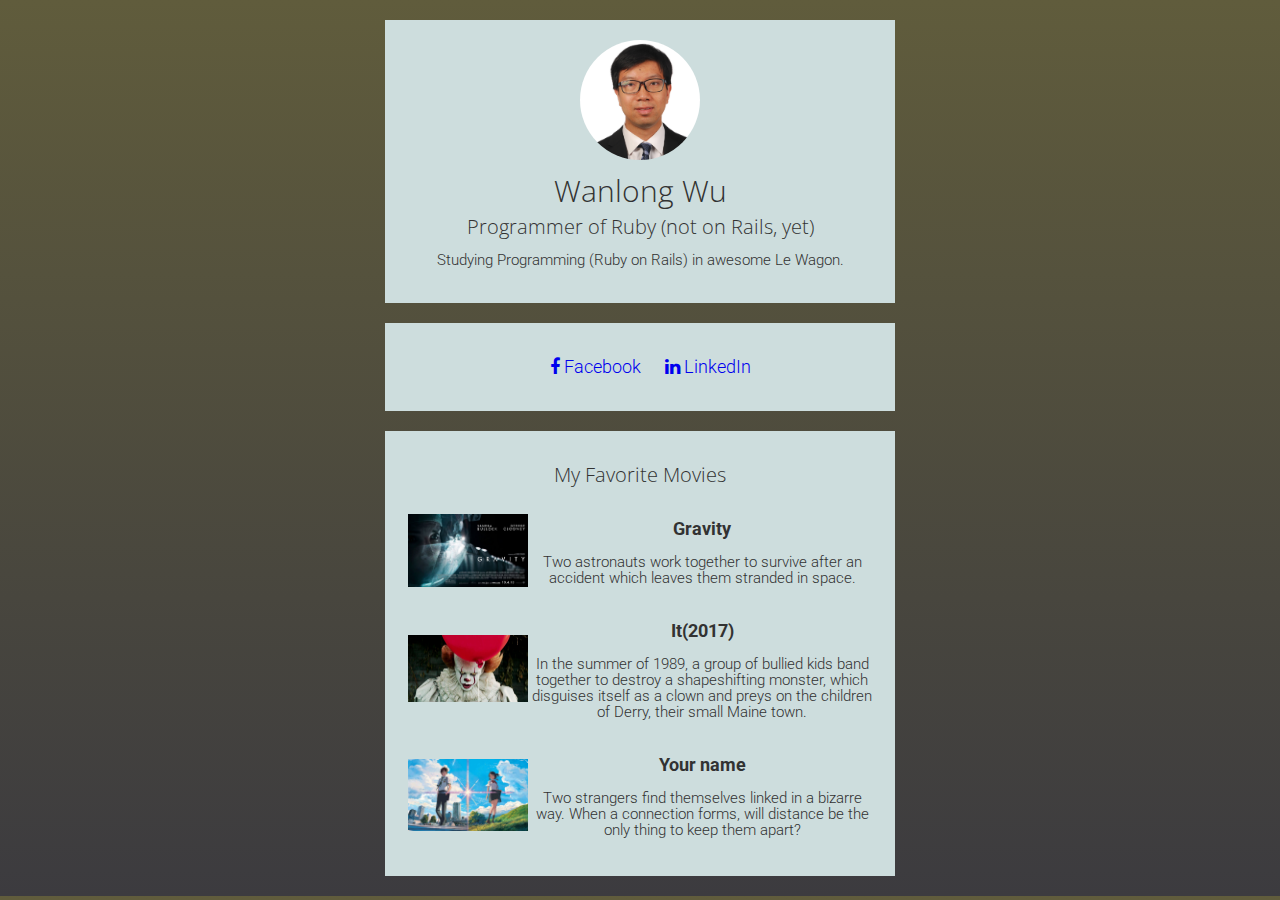
==== index.html @ 4392501d "my profile page" ====
<!DOCTYPE html>
<html lang="en">
<head>
  <link href="https://maxcdn.bootstrapcdn.com/font-awesome/4.2.0/css/font-awesome.min.css" rel="stylesheet">
  <link href="https://fonts.googleapis.com/css?family=Open+Sans:300,400|Roboto:300,400" rel="stylesheet">
  <link rel="stylesheet" href="style.css">
  <meta charset="UTF-8">
  <title>Wanlong's Profile</title>
  <meta name="description" content="Wanlong Wu's Github profile page">
</head>

<body>
  <div class="container">
    <div class="card text-center">
      <img src="images/profile.JPG" alt="Wanlong's profile picture" class="img-size img-circle">
      <h1>Wanlong Wu</h1>

      <h2>Programmer of Ruby (not on Rails, yet)</h2>
      <p>
        Studying Programming (Ruby on Rails) in awesome Le Wagon.
      </p>
    </div>

    <div class="card text-center">
      <ul class="list-inline">
        <li class="text-center">
          <a href="https://www.facebook.com/wanlong.wu.9">
            <i class="fa fa-facebook" target="_blank"></i>
            Facebook
          </a>
        </li>
        <li>
          <a href="https://www.linkedin.com/in/wanlong-wu-129ba626/" target="_blank">
            <i class="fa fa-linkedin"></i>
            LinkedIn
          </a>
        </li>
      </ul>
    </div>

    <div class="card text-center">
      <h2> My Favorite Movies</h2>

      <table>
        <tbody>
          <tr>
            <td>
              <img src="images/gravity.jpg" alt="Gravity poster" class="img-size">
            </td>
            <td>
              <h3>Gravity</h3>
              <p>
                Two astronauts work together to survive after an accident which leaves them stranded in space.
              </p>
            </td>
          </tr>
          <tr>
            <td>
              <img src="images/it.jpg" alt="It(2017) poster" class="img-size">
            </td>
            <td>
              <h3>It(2017)</h3>
              <p>
                In the summer of 1989, a group of bullied kids band together to destroy a shapeshifting monster, which disguises itself as a clown and preys on the children of Derry, their small Maine town.
              </p>
            </td>
          </tr>
          <tr>
            <td>
              <img src="images/your_name.jpg" alt="Your name movie poster" class="img-size">
            </td>
            <td>
              <h3>Your name</h3>
              <p>
                Two strangers find themselves linked in a bizarre way. When a connection forms, will distance be the only thing to keep them apart?
              </p>
            </td>
          </tr>
        </tbody>
      </table>
    </div>
  </div>
</body>
</html>
---- style.css ----
body{
  background: #3C3B3F;  /* fallback for old browsers */
  background: -webkit-linear-gradient(to bottom, #605C3C, #3C3B3F);  /* Chrome 10-25, Safari 5.1-6 */
  background: linear-gradient(to bottom, #605C3C, #3C3B3F); /* W3C, IE 10+/ Edge, Firefox 16+, Chrome 26+, Opera 12+, Safari 7+ */
  color: rgb(50, 50, 50);
  font-family: 'Roboto', sans-serif;
  font-size: 15px;
  font-weight: 300;
  line-height: 16px;
}

h1{
  font-size: 30px;
  font-family: 'Open Sans', sans-serif;
  font-weight: 300
}

h2{
  font-size: 20px;
  font-family: 'Open Sans', sans-serif;
  font-weight: 300
}

.img-size{
  width: 120px;
}

a{
  text-decoration: none;
}

a:hover {
  color: green;
  text-decoration: none;
}

.container{
  width: 550px;
  margin: 0px auto;
}

.card{
  background: #CDDDDD;
  padding: 20px;
  margin: 20px;
}

.text-center{
  text-align :center;
}

.img-circle{
  border-radius: 50%;
}

.list-inline
{
  padding-left: 0;
}

li{
  list-style: none;
}

.list-inline li{
  display: inline-block;
  padding-left: 20px;
  font-size: 18px;
}
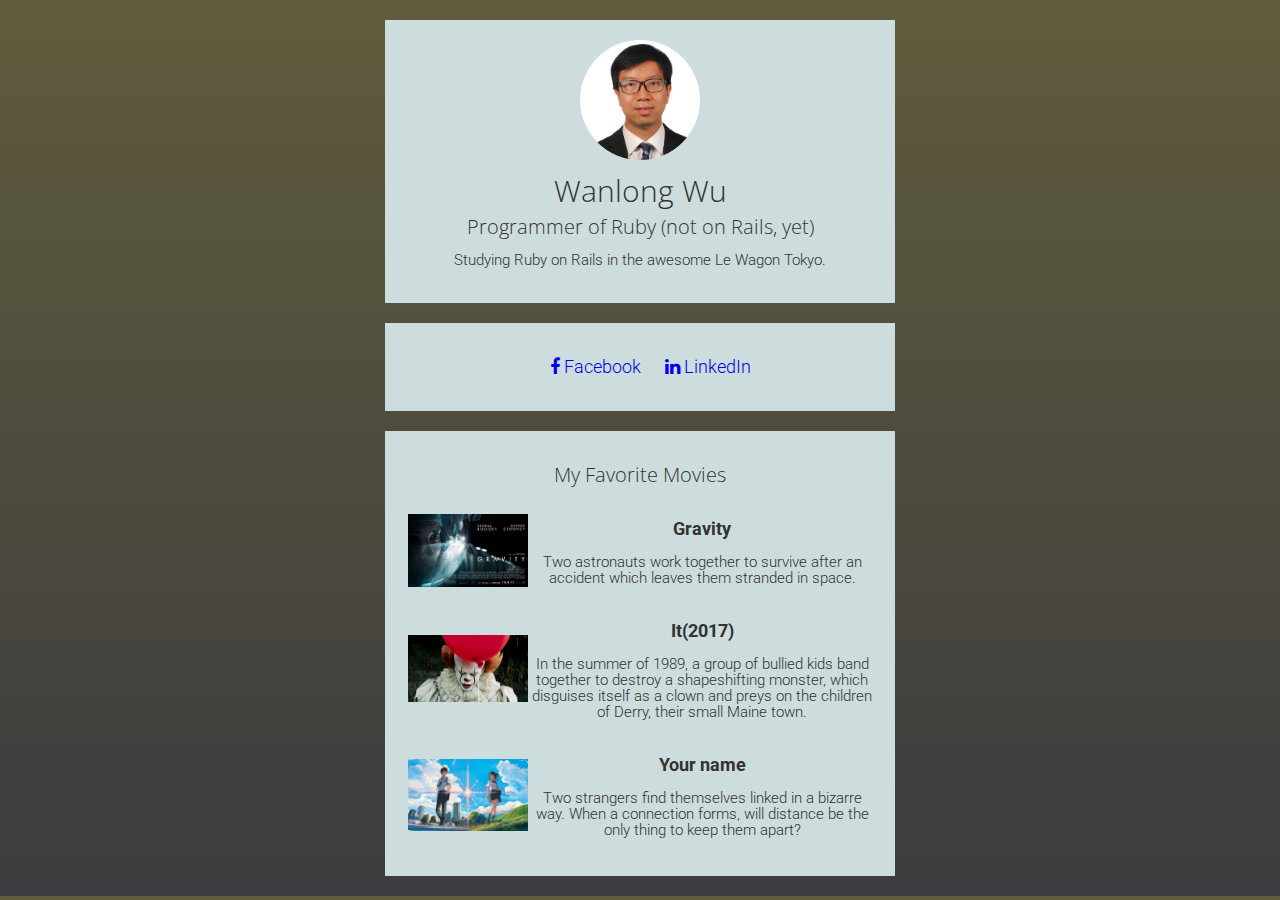
==== commit 9d448f8b: "revised some descriptions" ====
--- a/index.html
+++ b/index.html
@@ -17,7 +17,7 @@
 
       <h2>Programmer of Ruby (not on Rails, yet)</h2>
       <p>
-        Studying Programming (Ruby on Rails) in awesome Le Wagon.
+        Studying Ruby on Rails in the awesome Le Wagon Tokyo.
       </p>
     </div>
 
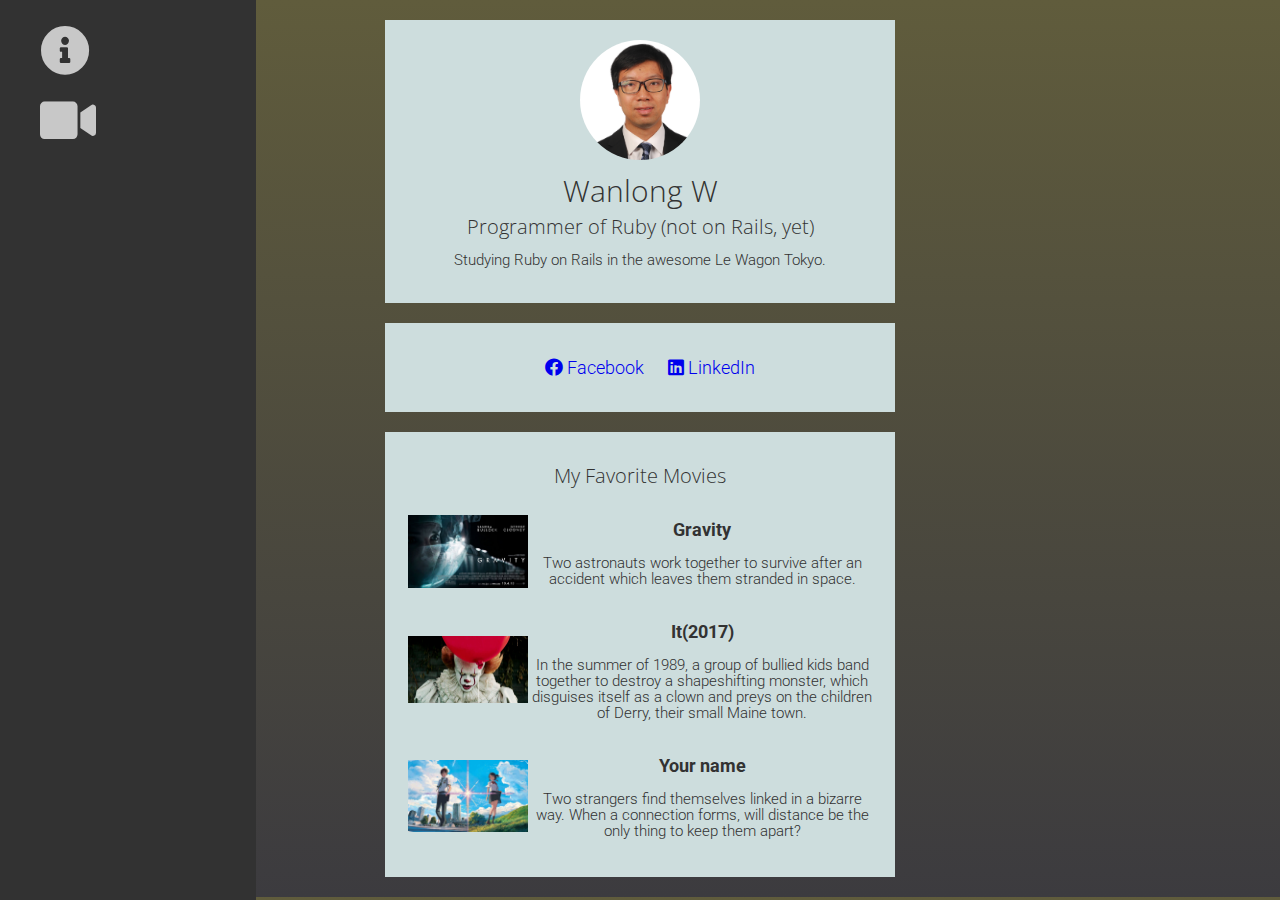
==== commit b40737ff: "add a sidebar" ====
--- a/index.html
+++ b/index.html
@@ -1,7 +1,7 @@
 <!DOCTYPE html>
 <html lang="en">
 <head>
-  <link href="https://maxcdn.bootstrapcdn.com/font-awesome/4.2.0/css/font-awesome.min.css" rel="stylesheet">
+  <link href="https://use.fontawesome.com/releases/v5.0.6/css/all.css" rel="stylesheet">
   <link href="https://fonts.googleapis.com/css?family=Open+Sans:300,400|Roboto:300,400" rel="stylesheet">
   <link rel="stylesheet" href="style.css">
   <meta charset="UTF-8">
@@ -9,76 +9,93 @@
   <meta name="description" content="Wanlong Wu's Github profile page">
 </head>
 
-<body>
-  <div class="container">
-    <div class="card text-center">
-      <img src="images/profile.JPG" alt="Wanlong's profile picture" class="img-size img-circle">
-      <h1>Wanlong Wu</h1>
+<div id="sidebar">
+  <ul>
+    <li>
+      <a href="#summary">
+      <i class="fas fa-info-circle"></i>
+      </a>
+    </li>
+    <li>
+      <a href="#movies">
+      <i class="fas fa-video"></i>
+      </a>
+    </li>
+  </ul>
+</div>
 
-      <h2>Programmer of Ruby (not on Rails, yet)</h2>
-      <p>
-        Studying Ruby on Rails in the awesome Le Wagon Tokyo.
-      </p>
+<div id="page-conent">
+  <body>
+    <div id="summary" class="container">
+      <div class="card text-center">
+        <img src="images/profile.JPG" alt="Wanlong's profile picture" class="img-size img-circle">
+        <h1>Wanlong W</h1>
+
+        <h2>Programmer of Ruby (not on Rails, yet)</h2>
+        <p>
+          Studying Ruby on Rails in the awesome Le Wagon Tokyo.
+        </p>
+      </div>
+
+      <div class="card text-center">
+        <ul class="list-inline">
+          <li class="text-center">
+            <a href="https://www.facebook.com/wanlong.wu.9">
+              <i class="fab fa-facebook" target="_blank"></i>
+              Facebook
+            </a>
+          </li>
+          <li>
+            <a href="https://www.linkedin.com/in/wanlong-wu-129ba626/" target="_blank">
+              <i class="fab fa-linkedin"></i>
+              LinkedIn
+            </a>
+          </li>
+        </ul>
+      </div>
+
+      <div id= "movies" class="card text-center">
+        <h2> My Favorite Movies</h2>
+
+        <table>
+          <tbody>
+            <tr>
+              <td>
+                <img src="images/gravity.jpg" alt="Gravity poster" class="img-size">
+              </td>
+              <td>
+                <h3>Gravity</h3>
+                <p>
+                  Two astronauts work together to survive after an accident which leaves them stranded in space.
+                </p>
+              </td>
+            </tr>
+            <tr>
+              <td>
+                <img src="images/it.jpg" alt="It(2017) poster" class="img-size">
+              </td>
+              <td>
+                <h3>It(2017)</h3>
+                <p>
+                  In the summer of 1989, a group of bullied kids band together to destroy a shapeshifting monster, which disguises itself as a clown and preys on the children of Derry, their small Maine town.
+                </p>
+              </td>
+            </tr>
+            <tr>
+              <td>
+                <img src="images/your_name.jpg" alt="Your name movie poster" class="img-size">
+              </td>
+              <td>
+                <h3>Your name</h3>
+                <p>
+                  Two strangers find themselves linked in a bizarre way. When a connection forms, will distance be the only thing to keep them apart?
+                </p>
+              </td>
+            </tr>
+          </tbody>
+        </table>
+      </div>
     </div>
-
-    <div class="card text-center">
-      <ul class="list-inline">
-        <li class="text-center">
-          <a href="https://www.facebook.com/wanlong.wu.9">
-            <i class="fa fa-facebook" target="_blank"></i>
-            Facebook
-          </a>
-        </li>
-        <li>
-          <a href="https://www.linkedin.com/in/wanlong-wu-129ba626/" target="_blank">
-            <i class="fa fa-linkedin"></i>
-            LinkedIn
-          </a>
-        </li>
-      </ul>
-    </div>
-
-    <div class="card text-center">
-      <h2> My Favorite Movies</h2>
-
-      <table>
-        <tbody>
-          <tr>
-            <td>
-              <img src="images/gravity.jpg" alt="Gravity poster" class="img-size">
-            </td>
-            <td>
-              <h3>Gravity</h3>
-              <p>
-                Two astronauts work together to survive after an accident which leaves them stranded in space.
-              </p>
-            </td>
-          </tr>
-          <tr>
-            <td>
-              <img src="images/it.jpg" alt="It(2017) poster" class="img-size">
-            </td>
-            <td>
-              <h3>It(2017)</h3>
-              <p>
-                In the summer of 1989, a group of bullied kids band together to destroy a shapeshifting monster, which disguises itself as a clown and preys on the children of Derry, their small Maine town.
-              </p>
-            </td>
-          </tr>
-          <tr>
-            <td>
-              <img src="images/your_name.jpg" alt="Your name movie poster" class="img-size">
-            </td>
-            <td>
-              <h3>Your name</h3>
-              <p>
-                Two strangers find themselves linked in a bizarre way. When a connection forms, will distance be the only thing to keep them apart?
-              </p>
-            </td>
-          </tr>
-        </tbody>
-      </table>
-    </div>
-  </div>
-</body>
+  </body>
+</div>
 </html>
--- a/style.css
+++ b/style.css
@@ -7,6 +7,19 @@
   font-size: 15px;
   font-weight: 300;
   line-height: 16px;
+}
+
+#sidebar {
+  position: fixed;
+  width: 20%;
+  left: 0;
+  top: 0;
+  bottom: 0;
+  background-color: rgb(50,50,50);
+}
+
+#page-content {
+  margin-left: 80%;
 }
 
 h1{
@@ -67,3 +80,15 @@
   padding-left: 20px;
   font-size: 18px;
 }
+
+#sidebar i{
+  color: rgb(200, 200, 200);
+  font-size: 50px;
+  text-align: center;
+  line-height: 70px;
+}
+
+#sidebar li{
+
+}
+
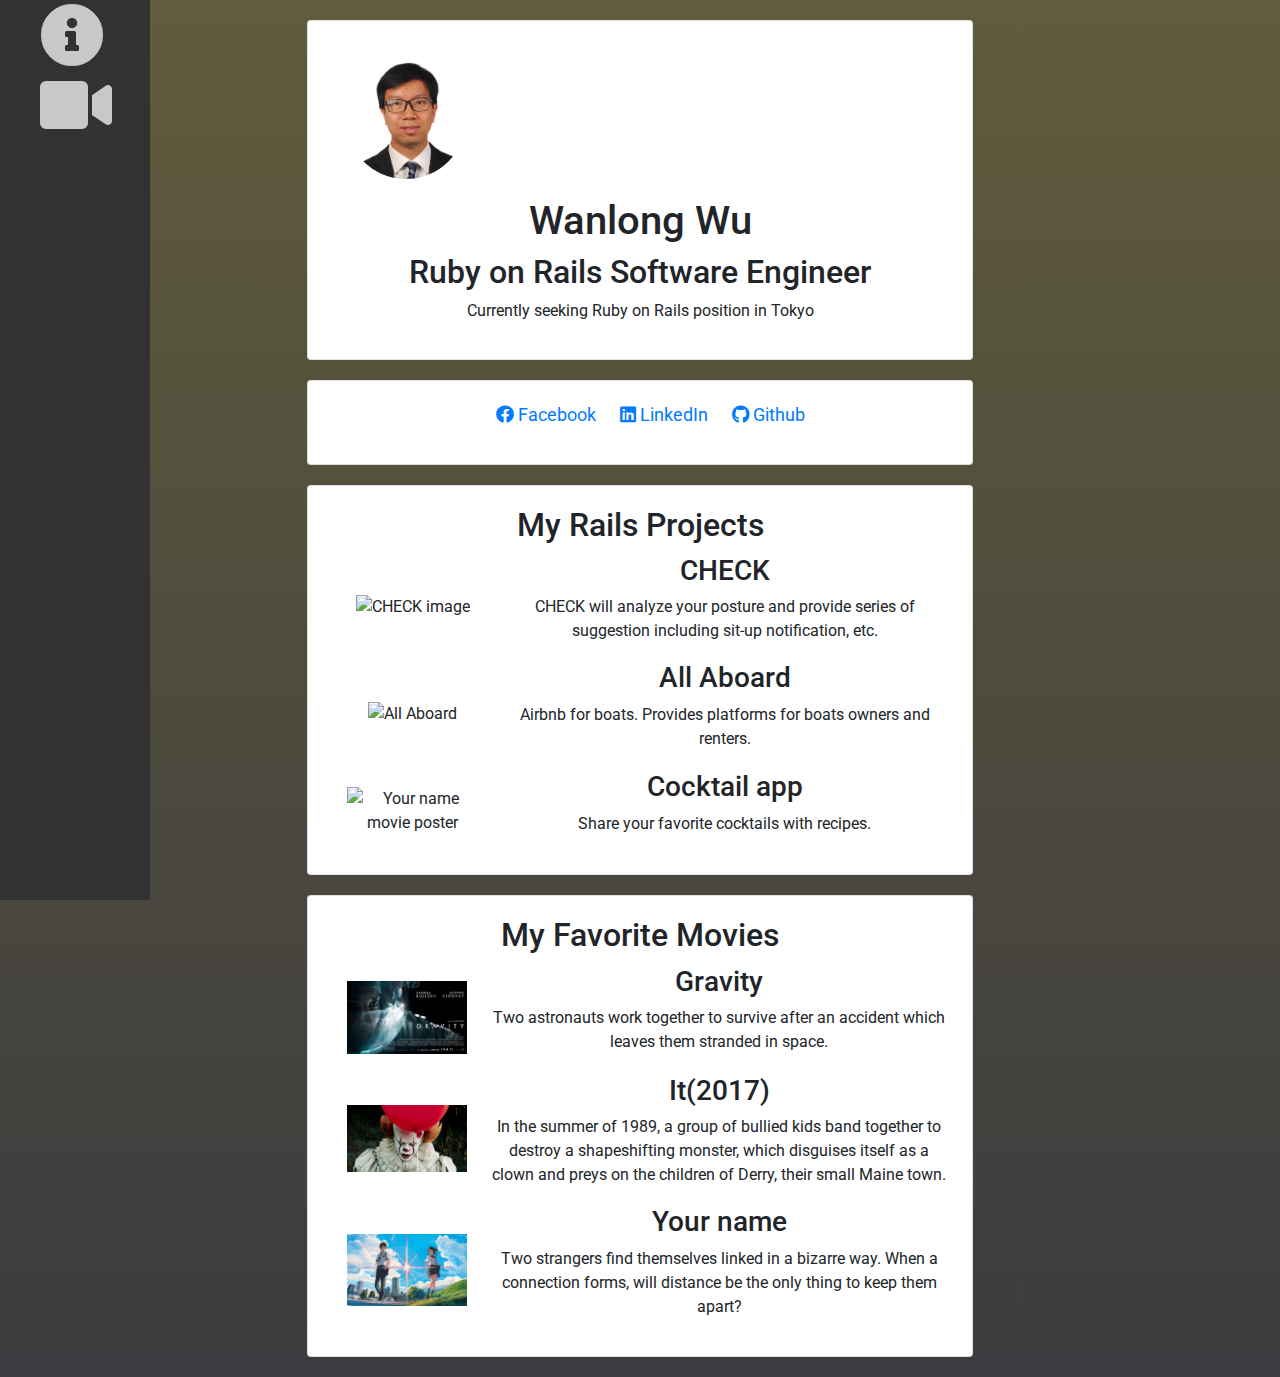
==== commit 7ff02c53: "add my projects into the profile page" ====
--- a/index.html
+++ b/index.html
@@ -4,36 +4,37 @@
   <link href="https://use.fontawesome.com/releases/v5.0.6/css/all.css" rel="stylesheet">
   <link href="https://fonts.googleapis.com/css?family=Open+Sans:300,400|Roboto:300,400" rel="stylesheet">
   <link rel="stylesheet" href="style.css">
+  <link rel="stylesheet" href="https://maxcdn.bootstrapcdn.com/bootstrap/4.0.0/css/bootstrap.min.css" integrity="sha384-Gn5384xqQ1aoWXA+058RXPxPg6fy4IWvTNh0E263XmFcJlSAwiGgFAW/dAiS6JXm" crossorigin="anonymous">
   <meta charset="UTF-8">
   <title>Wanlong's Profile</title>
   <meta name="description" content="Wanlong Wu's Github profile page">
 </head>
 
-<div id="sidebar">
-  <ul>
-    <li>
-      <a href="#summary">
-      <i class="fas fa-info-circle"></i>
-      </a>
-    </li>
-    <li>
-      <a href="#movies">
-      <i class="fas fa-video"></i>
-      </a>
-    </li>
-  </ul>
-</div>
-
 <div id="page-conent">
   <body>
+    <div id="sidebar">
+      <ul>
+        <li>
+          <a href="#summary">
+          <i class="fas fa-info-circle"></i>
+          </a>
+        </li>
+        <li>
+          <a href="#movies">
+          <i class="fas fa-video"></i>
+          </a>
+        </li>
+      </ul>
+    </div>
+
     <div id="summary" class="container">
       <div class="card text-center">
         <img src="images/profile.JPG" alt="Wanlong's profile picture" class="img-size img-circle">
-        <h1>Wanlong W</h1>
+        <h1>Wanlong Wu</h1>
 
-        <h2>Programmer of Ruby (not on Rails, yet)</h2>
+        <h2>Ruby on Rails Software Engineer</h2>
         <p>
-          Studying Ruby on Rails in the awesome Le Wagon Tokyo.
+          Currently seeking Ruby on Rails position in Tokyo
         </p>
       </div>
 
@@ -41,22 +42,68 @@
         <ul class="list-inline">
           <li class="text-center">
             <a href="https://www.facebook.com/wanlong.wu.9">
-              <i class="fab fa-facebook" target="_blank"></i>
+            <i class="fab fa-facebook" target="_blank"></i>
               Facebook
             </a>
           </li>
           <li>
             <a href="https://www.linkedin.com/in/wanlong-wu-129ba626/" target="_blank">
-              <i class="fab fa-linkedin"></i>
-              LinkedIn
+            <i class="fab fa-linkedin"></i>
+            LinkedIn
+            </a>
+          </li>
+          <li>
+            <a href="https://github.com/wanlongwu" target="_blank">
+            <i class="fab fa-github"></i>
+            Github
             </a>
           </li>
         </ul>
       </div>
 
+      <div id= "project" class="card text-center">
+        <h2> My Rails Projects</h2>
+        <table>
+          <tbody>
+            <tr>
+              <td>
+                <img src="http://res.cloudinary.com/db9cynf8x/image/upload/v1521613522/Screenshot_2018-03-21_15-23-07.png" alt="CHECK image" class="img-size">
+              </td>
+              <td>
+                <h3>CHECK</h3>
+                <p>
+                  CHECK will analyze your posture and provide series of suggestion including sit-up notification, etc.
+                </p>
+              </td>
+            </tr>
+            <tr>
+              <td>
+                <img src="http://res.cloudinary.com/db9cynf8x/image/upload/v1521614553/Screenshot_2018-03-21_15-41-45.png" alt="All Aboard" class="img-size">
+              </td>
+              <td>
+                <h3>All Aboard</h3>
+                <p>
+                  Airbnb for boats. Provides platforms for boats owners and renters.
+                </p>
+              </td>
+            </tr>
+            <tr>
+              <td>
+                <img src="http://res.cloudinary.com/db9cynf8x/image/upload/v1521614679/Screenshot_2018-03-21_15-44-18.png" alt="Your name movie poster" class="img-size">
+              </td>
+              <td>
+                <h3>Cocktail app</h3>
+                <p>
+                  Share your favorite cocktails with recipes.
+                </p>
+              </td>
+            </tr>
+          </tbody>
+        </table>
+      </div>
+
       <div id= "movies" class="card text-center">
         <h2> My Favorite Movies</h2>
-
         <table>
           <tbody>
             <tr>
--- a/style.css
+++ b/style.css
@@ -7,15 +7,6 @@
   font-size: 15px;
   font-weight: 300;
   line-height: 16px;
-}
-
-#sidebar {
-  position: fixed;
-  width: 20%;
-  left: 0;
-  top: 0;
-  bottom: 0;
-  background-color: rgb(50,50,50);
 }
 
 #page-content {
@@ -36,26 +27,29 @@
 
 .img-size{
   width: 120px;
+  margin:18px;
 }
 
 a{
   text-decoration: none;
+  color: #57543C;
 }
 
 a:hover {
-  color: green;
+  color: #cecbb1;
   text-decoration: none;
 }
 
 .container{
-  width: 550px;
+  width: 75%;
   margin: 0px auto;
 }
 
 .card{
+  width: 60%;
   background: #CDDDDD;
   padding: 20px;
-  margin: 20px;
+  margin: 20px auto;
 }
 
 .text-center{
@@ -81,9 +75,18 @@
   font-size: 18px;
 }
 
+#sidebar {
+  position: fixed;
+  width: 150px;
+  left: 0;
+  top: 0;
+  bottom: 0;
+  background-color: rgb(50,50,50);
+}
+
 #sidebar i{
   color: rgb(200, 200, 200);
-  font-size: 50px;
+  font-size: 4em;
   text-align: center;
   line-height: 70px;
 }
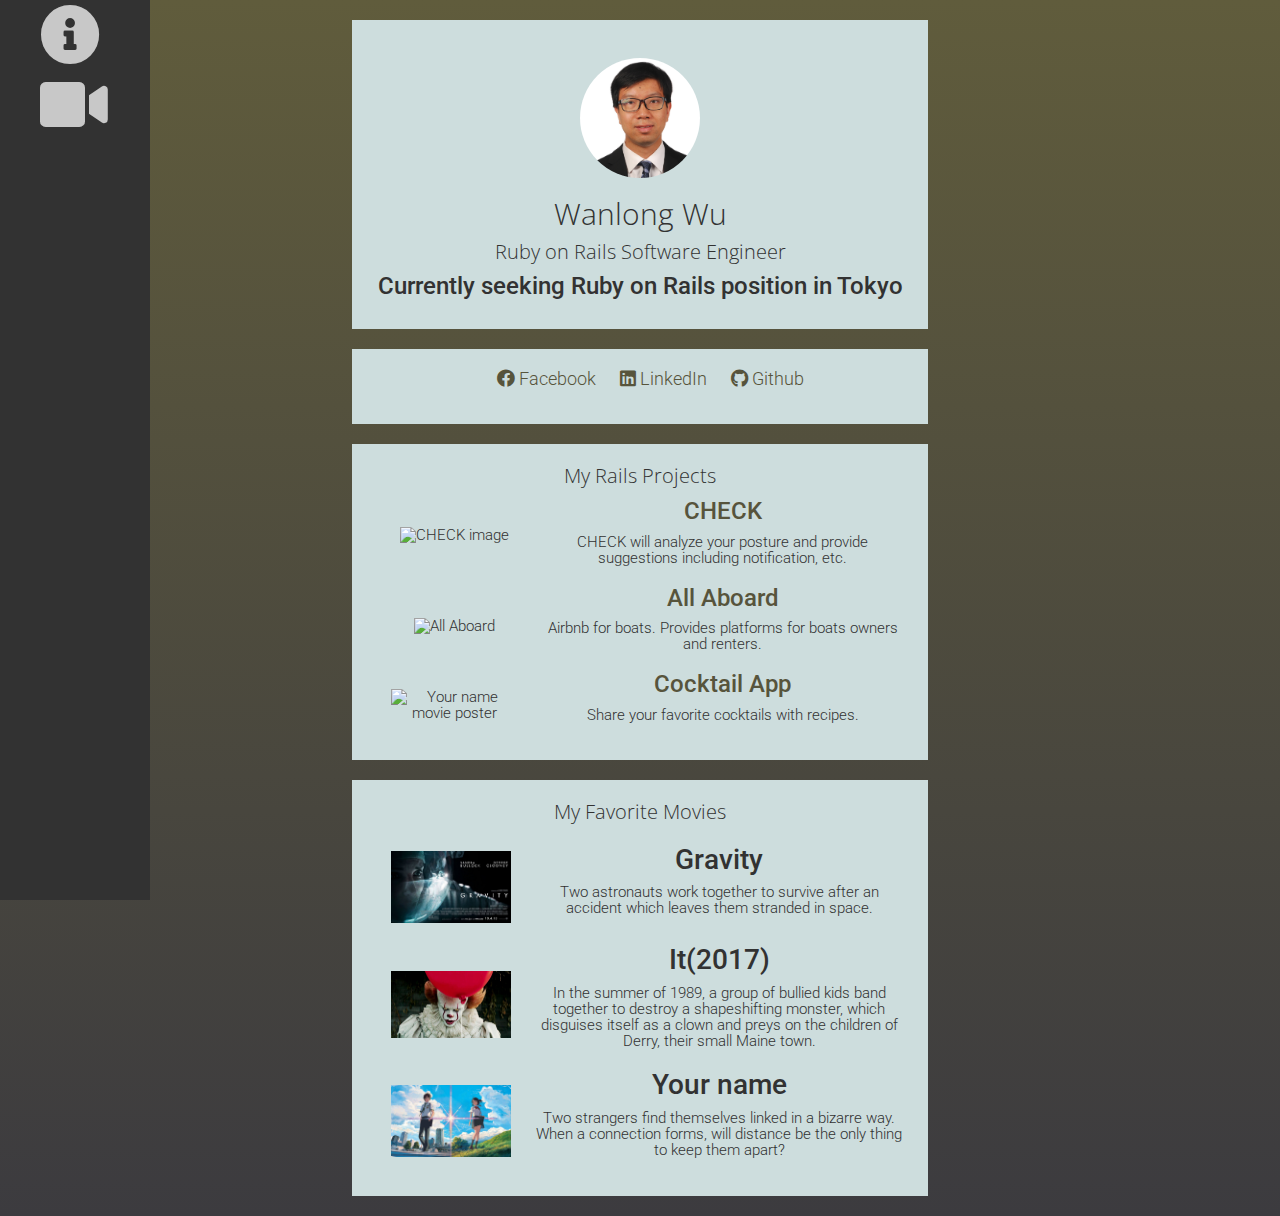
==== commit 4c52ee17: "add link to the projects" ====
--- a/index.html
+++ b/index.html
@@ -1,10 +1,10 @@
 <!DOCTYPE html>
 <html lang="en">
 <head>
+  <link rel="stylesheet" href="https://maxcdn.bootstrapcdn.com/bootstrap/4.0.0/css/bootstrap.min.css" integrity="sha384-Gn5384xqQ1aoWXA+058RXPxPg6fy4IWvTNh0E263XmFcJlSAwiGgFAW/dAiS6JXm" crossorigin="anonymous">
   <link href="https://use.fontawesome.com/releases/v5.0.6/css/all.css" rel="stylesheet">
   <link href="https://fonts.googleapis.com/css?family=Open+Sans:300,400|Roboto:300,400" rel="stylesheet">
   <link rel="stylesheet" href="style.css">
-  <link rel="stylesheet" href="https://maxcdn.bootstrapcdn.com/bootstrap/4.0.0/css/bootstrap.min.css" integrity="sha384-Gn5384xqQ1aoWXA+058RXPxPg6fy4IWvTNh0E263XmFcJlSAwiGgFAW/dAiS6JXm" crossorigin="anonymous">
   <meta charset="UTF-8">
   <title>Wanlong's Profile</title>
   <meta name="description" content="Wanlong Wu's Github profile page">
@@ -27,18 +27,17 @@
       </ul>
     </div>
 
-    <div id="summary" class="container">
-      <div class="card text-center">
+    <div id="summary" class="profile-container">
+      <div class="profile-card text-center">
         <img src="images/profile.JPG" alt="Wanlong's profile picture" class="img-size img-circle">
         <h1>Wanlong Wu</h1>
-
         <h2>Ruby on Rails Software Engineer</h2>
-        <p>
+        <h4>
           Currently seeking Ruby on Rails position in Tokyo
-        </p>
+        </h4>
       </div>
 
-      <div class="card text-center">
+      <div class="profile-card text-center">
         <ul class="list-inline">
           <li class="text-center">
             <a href="https://www.facebook.com/wanlong.wu.9">
@@ -61,18 +60,19 @@
         </ul>
       </div>
 
-      <div id= "project" class="card text-center">
+      <div id= "project" class="profile-card text-center">
         <h2> My Rails Projects</h2>
         <table>
           <tbody>
             <tr>
               <td>
                 <img src="http://res.cloudinary.com/db9cynf8x/image/upload/v1521613522/Screenshot_2018-03-21_15-23-07.png" alt="CHECK image" class="img-size">
+                <h3>
               </td>
               <td>
-                <h3>CHECK</h3>
+                <h4><a href="https://www.checkposture.com" target="_blank">CHECK</a></h4>
                 <p>
-                  CHECK will analyze your posture and provide series of suggestion including sit-up notification, etc.
+                  CHECK will analyze your posture and provide suggestions including notification, etc.
                 </p>
               </td>
             </tr>
@@ -81,7 +81,7 @@
                 <img src="http://res.cloudinary.com/db9cynf8x/image/upload/v1521614553/Screenshot_2018-03-21_15-41-45.png" alt="All Aboard" class="img-size">
               </td>
               <td>
-                <h3>All Aboard</h3>
+                <h4><a href="https://murmuring-fortress-58491.herokuapp.com/" target="_blank">All Aboard</a></h4>
                 <p>
                   Airbnb for boats. Provides platforms for boats owners and renters.
                 </p>
@@ -92,7 +92,7 @@
                 <img src="http://res.cloudinary.com/db9cynf8x/image/upload/v1521614679/Screenshot_2018-03-21_15-44-18.png" alt="Your name movie poster" class="img-size">
               </td>
               <td>
-                <h3>Cocktail app</h3>
+                <h4> <a href="https://cocktailappwwl.herokuapp.com" target="_blank">Cocktail App</a></h4>
                 <p>
                   Share your favorite cocktails with recipes.
                 </p>
@@ -102,7 +102,7 @@
         </table>
       </div>
 
-      <div id= "movies" class="card text-center">
+      <div id= "movies" class="profile-card text-center">
         <h2> My Favorite Movies</h2>
         <table>
           <tbody>
@@ -143,6 +143,9 @@
         </table>
       </div>
     </div>
+    <script src="https://code.jquery.com/jquery-3.2.1.slim.min.js" integrity="sha384-KJ3o2DKtIkvYIK3UENzmM7KCkRr/rE9/Qpg6aAZGJwFDMVNA/GpGFF93hXpG5KkN" crossorigin="anonymous"></script>
+    <script src="https://cdnjs.cloudflare.com/ajax/libs/popper.js/1.12.9/umd/popper.min.js" integrity="sha384-ApNbgh9B+Y1QKtv3Rn7W3mgPxhU9K/ScQsAP7hUibX39j7fakFPskvXusvfa0b4Q" crossorigin="anonymous"></script>
+    <script src="https://maxcdn.bootstrapcdn.com/bootstrap/4.0.0/js/bootstrap.min.js" integrity="sha384-JZR6Spejh4U02d8jOt6vLEHfe/JQGiRRSQQxSfFWpi1MquVdAyjUar5+76PVCmYl" crossorigin="anonymous"></script>
   </body>
 </div>
 </html>
--- a/style.css
+++ b/style.css
@@ -40,21 +40,21 @@
   text-decoration: none;
 }
 
-.container{
+.profile-container{
   width: 75%;
   margin: 0px auto;
 }
 
-.card{
+.profile-card{
   width: 60%;
   background: #CDDDDD;
   padding: 20px;
   margin: 20px auto;
 }
-
+/*
 .text-center{
   text-align :center;
-}
+}*/
 
 .img-circle{
   border-radius: 50%;
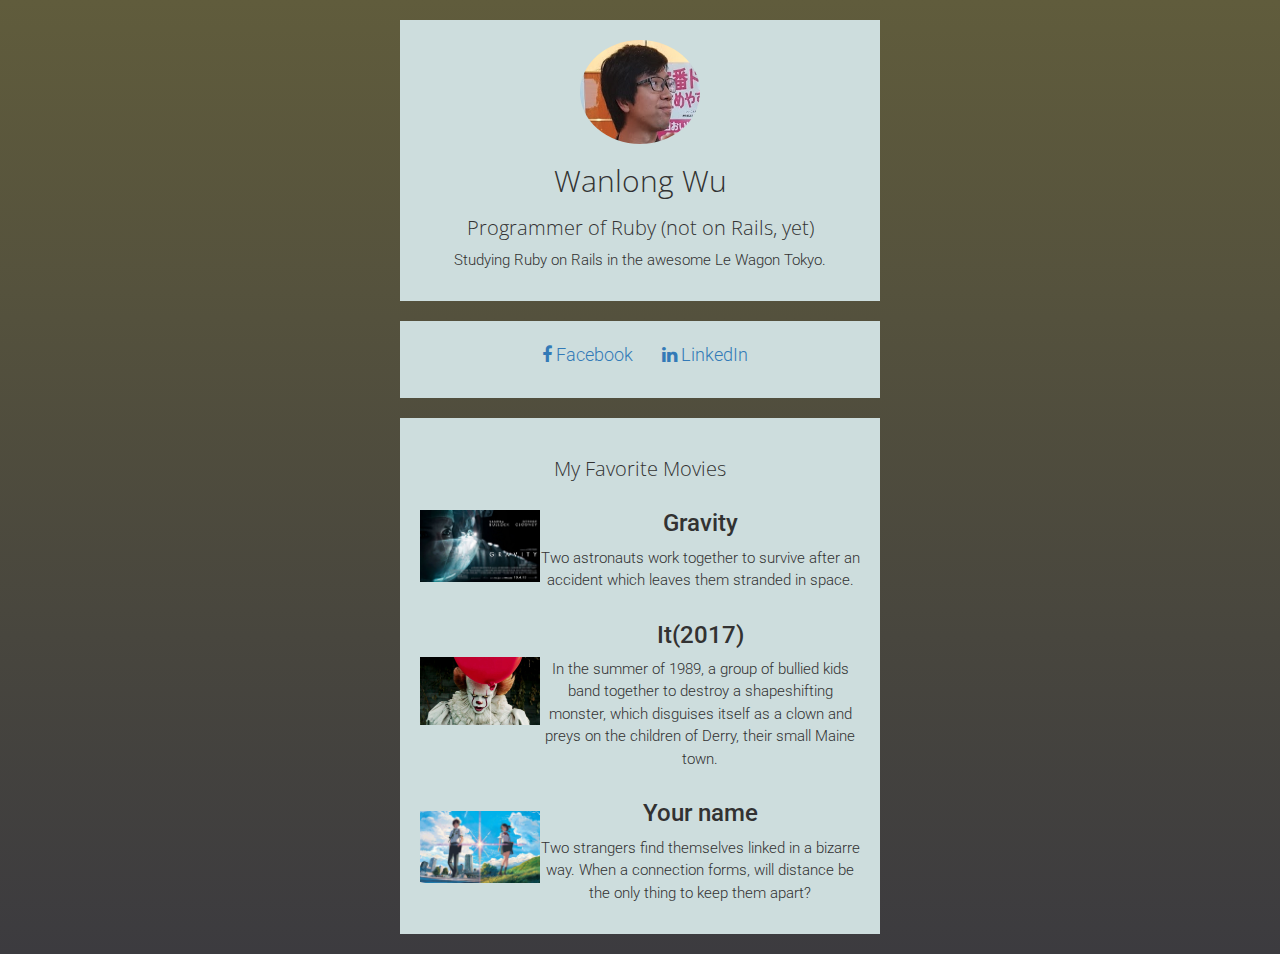
==== commit 2d0564ef: "new commit" ====
--- a/index.html
+++ b/index.html
@@ -1,151 +1,86 @@
 <!DOCTYPE html>
 <html lang="en">
 <head>
-  <link rel="stylesheet" href="https://maxcdn.bootstrapcdn.com/bootstrap/4.0.0/css/bootstrap.min.css" integrity="sha384-Gn5384xqQ1aoWXA+058RXPxPg6fy4IWvTNh0E263XmFcJlSAwiGgFAW/dAiS6JXm" crossorigin="anonymous">
-  <link href="https://use.fontawesome.com/releases/v5.0.6/css/all.css" rel="stylesheet">
+  <link href="https://maxcdn.bootstrapcdn.com/font-awesome/4.2.0/css/font-awesome.min.css" rel="stylesheet">
   <link href="https://fonts.googleapis.com/css?family=Open+Sans:300,400|Roboto:300,400" rel="stylesheet">
-  <link rel="stylesheet" href="style.css">
+  <link rel="stylesheet" href="https://maxcdn.bootstrapcdn.com/bootstrap/3.3.7/css/bootstrap.min.css">
   <meta charset="UTF-8">
+  <link rel="stylesheet" href="css/style.css">
   <title>Wanlong's Profile</title>
   <meta name="description" content="Wanlong Wu's Github profile page">
 </head>
 
-<div id="page-conent">
-  <body>
-    <div id="sidebar">
-      <ul>
-        <li>
-          <a href="#summary">
-          <i class="fas fa-info-circle"></i>
+<body>
+  <!-- header -->
+  <div class="container">
+    <div class="card text-center">
+      <img src="images/wanlong.png" alt="Wanlong's profile picture" class="img-size img-circle">
+      <h1>Wanlong Wu</h1>
+
+      <h2>Programmer of Ruby (not on Rails, yet)</h2>
+      <p>
+        Studying Ruby on Rails in the awesome Le Wagon Tokyo.
+      </p>
+    </div>
+
+    <div class="card text-center">
+      <ul class="list-inline">
+        <li class="text-center">
+          <a href="https://www.facebook.com/wanlong.wu.9">
+            <i class="fa fa-facebook" target="_blank"></i>
+            Facebook
           </a>
         </li>
         <li>
-          <a href="#movies">
-          <i class="fas fa-video"></i>
+          <a href="https://www.linkedin.com/in/wanlong-wu-129ba626/" target="_blank">
+            <i class="fa fa-linkedin"></i>
+            LinkedIn
           </a>
         </li>
       </ul>
     </div>
 
-    <div id="summary" class="profile-container">
-      <div class="profile-card text-center">
-        <img src="images/profile.JPG" alt="Wanlong's profile picture" class="img-size img-circle">
-        <h1>Wanlong Wu</h1>
-        <h2>Ruby on Rails Software Engineer</h2>
-        <h4>
-          Currently seeking Ruby on Rails position in Tokyo
-        </h4>
-      </div>
+    <div class="card text-center">
+      <h2> My Favorite Movies</h2>
 
-      <div class="profile-card text-center">
-        <ul class="list-inline">
-          <li class="text-center">
-            <a href="https://www.facebook.com/wanlong.wu.9">
-            <i class="fab fa-facebook" target="_blank"></i>
-              Facebook
-            </a>
-          </li>
-          <li>
-            <a href="https://www.linkedin.com/in/wanlong-wu-129ba626/" target="_blank">
-            <i class="fab fa-linkedin"></i>
-            LinkedIn
-            </a>
-          </li>
-          <li>
-            <a href="https://github.com/wanlongwu" target="_blank">
-            <i class="fab fa-github"></i>
-            Github
-            </a>
-          </li>
-        </ul>
-      </div>
-
-      <div id= "project" class="profile-card text-center">
-        <h2> My Rails Projects</h2>
-        <table>
-          <tbody>
-            <tr>
-              <td>
-                <img src="http://res.cloudinary.com/db9cynf8x/image/upload/v1521613522/Screenshot_2018-03-21_15-23-07.png" alt="CHECK image" class="img-size">
-                <h3>
-              </td>
-              <td>
-                <h4><a href="https://www.checkposture.com" target="_blank">CHECK</a></h4>
-                <p>
-                  CHECK will analyze your posture and provide suggestions including notification, etc.
-                </p>
-              </td>
-            </tr>
-            <tr>
-              <td>
-                <img src="http://res.cloudinary.com/db9cynf8x/image/upload/v1521614553/Screenshot_2018-03-21_15-41-45.png" alt="All Aboard" class="img-size">
-              </td>
-              <td>
-                <h4><a href="https://murmuring-fortress-58491.herokuapp.com/" target="_blank">All Aboard</a></h4>
-                <p>
-                  Airbnb for boats. Provides platforms for boats owners and renters.
-                </p>
-              </td>
-            </tr>
-            <tr>
-              <td>
-                <img src="http://res.cloudinary.com/db9cynf8x/image/upload/v1521614679/Screenshot_2018-03-21_15-44-18.png" alt="Your name movie poster" class="img-size">
-              </td>
-              <td>
-                <h4> <a href="https://cocktailappwwl.herokuapp.com" target="_blank">Cocktail App</a></h4>
-                <p>
-                  Share your favorite cocktails with recipes.
-                </p>
-              </td>
-            </tr>
-          </tbody>
-        </table>
-      </div>
-
-      <div id= "movies" class="profile-card text-center">
-        <h2> My Favorite Movies</h2>
-        <table>
-          <tbody>
-            <tr>
-              <td>
-                <img src="images/gravity.jpg" alt="Gravity poster" class="img-size">
-              </td>
-              <td>
-                <h3>Gravity</h3>
-                <p>
-                  Two astronauts work together to survive after an accident which leaves them stranded in space.
-                </p>
-              </td>
-            </tr>
-            <tr>
-              <td>
-                <img src="images/it.jpg" alt="It(2017) poster" class="img-size">
-              </td>
-              <td>
-                <h3>It(2017)</h3>
-                <p>
-                  In the summer of 1989, a group of bullied kids band together to destroy a shapeshifting monster, which disguises itself as a clown and preys on the children of Derry, their small Maine town.
-                </p>
-              </td>
-            </tr>
-            <tr>
-              <td>
-                <img src="images/your_name.jpg" alt="Your name movie poster" class="img-size">
-              </td>
-              <td>
-                <h3>Your name</h3>
-                <p>
-                  Two strangers find themselves linked in a bizarre way. When a connection forms, will distance be the only thing to keep them apart?
-                </p>
-              </td>
-            </tr>
-          </tbody>
-        </table>
-      </div>
+      <table>
+        <tbody>
+          <tr>
+            <td>
+              <img src="images/gravity.jpg" alt="Gravity poster" class="img-size">
+            </td>
+            <td>
+              <h3>Gravity</h3>
+              <p>
+                Two astronauts work together to survive after an accident which leaves them stranded in space.
+              </p>
+            </td>
+          </tr>
+          <tr>
+            <td>
+              <img src="images/it.jpg" alt="It(2017) poster" class="img-size">
+            </td>
+            <td>
+              <h3>It(2017)</h3>
+              <p>
+                In the summer of 1989, a group of bullied kids band together to destroy a shapeshifting monster, which disguises itself as a clown and preys on the children of Derry, their small Maine town.
+              </p>
+            </td>
+          </tr>
+          <tr>
+            <td>
+              <img src="images/your_name.jpg" alt="Your name movie poster" class="img-size">
+            </td>
+            <td>
+              <h3>Your name</h3>
+              <p>
+                Two strangers find themselves linked in a bizarre way. When a connection forms, will distance be the only thing to keep them apart?
+              </p>
+            </td>
+          </tr>
+        </tbody>
+      </table>
     </div>
-    <script src="https://code.jquery.com/jquery-3.2.1.slim.min.js" integrity="sha384-KJ3o2DKtIkvYIK3UENzmM7KCkRr/rE9/Qpg6aAZGJwFDMVNA/GpGFF93hXpG5KkN" crossorigin="anonymous"></script>
-    <script src="https://cdnjs.cloudflare.com/ajax/libs/popper.js/1.12.9/umd/popper.min.js" integrity="sha384-ApNbgh9B+Y1QKtv3Rn7W3mgPxhU9K/ScQsAP7hUibX39j7fakFPskvXusvfa0b4Q" crossorigin="anonymous"></script>
-    <script src="https://maxcdn.bootstrapcdn.com/bootstrap/4.0.0/js/bootstrap.min.js" integrity="sha384-JZR6Spejh4U02d8jOt6vLEHfe/JQGiRRSQQxSfFWpi1MquVdAyjUar5+76PVCmYl" crossorigin="anonymous"></script>
-  </body>
-</div>
+  </div>
+</body>
 </html>
--- a/css/style.css
+++ b/css/style.css
@@ -0,0 +1,69 @@
+body{
+  background: #3C3B3F;  /* fallback for old browsers */
+  background: -webkit-linear-gradient(to bottom, #605C3C, #3C3B3F);  /* Chrome 10-25, Safari 5.1-6 */
+  background: linear-gradient(to bottom, #605C3C, #3C3B3F); /* W3C, IE 10+/ Edge, Firefox 16+, Chrome 26+, Opera 12+, Safari 7+ */
+  color: rgb(50, 50, 50);
+  font-family: 'Roboto', sans-serif;
+  font-size: 15px;
+  font-weight: 300;
+  line-height: 1.5;
+}
+
+h1{
+  font-size: 30px;
+  font-family: 'Open Sans', sans-serif;
+  font-weight: 300
+}
+
+h2{
+  font-size: 20px;
+  font-family: 'Open Sans', sans-serif;
+  font-weight: 300
+}
+
+.img-size{
+  width: 120px;
+}
+
+a{
+  text-decoration: none;
+}
+
+a:hover {
+  color: green;
+  text-decoration: none;
+}
+
+.container{
+  width: 550px;
+  margin: 0px auto;
+}
+
+.card{
+  background: #CDDDDD;
+  padding: 20px;
+  margin: 20px;
+}
+
+.text-center{
+  text-align :center;
+}
+
+.img-circle{
+  border-radius: 50%;
+}
+
+.list-inline
+{
+  padding-left: 0;
+}
+
+li{
+  list-style: none;
+}
+
+.list-inline li{
+  display: inline-block;
+  padding-left: 20px;
+  font-size: 18px;
+}
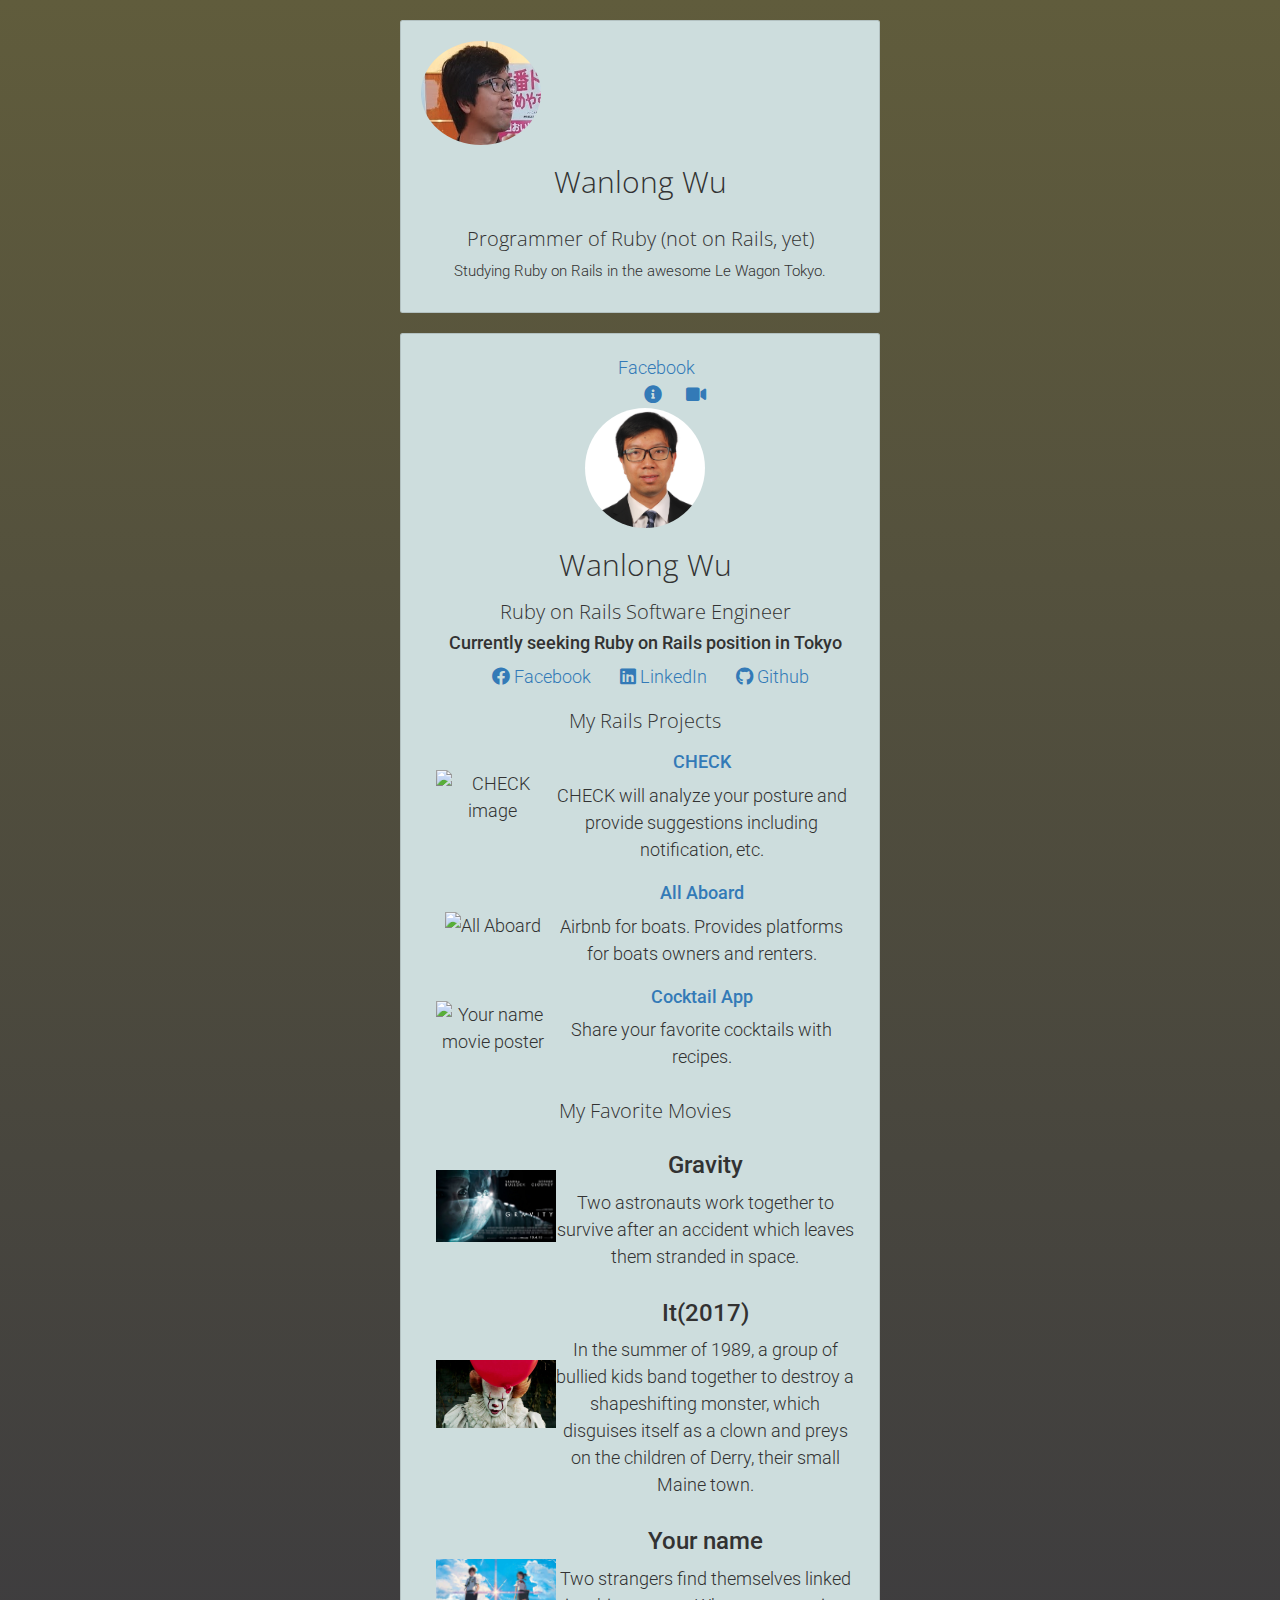
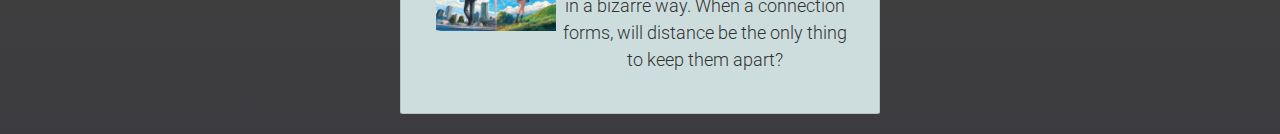
==== commit 40f6a194: "fix conflict" ====
--- a/index.html
+++ b/index.html
@@ -1,7 +1,8 @@
 <!DOCTYPE html>
 <html lang="en">
 <head>
-  <link href="https://maxcdn.bootstrapcdn.com/font-awesome/4.2.0/css/font-awesome.min.css" rel="stylesheet">
+  <link rel="stylesheet" href="https://maxcdn.bootstrapcdn.com/bootstrap/4.0.0/css/bootstrap.min.css" integrity="sha384-Gn5384xqQ1aoWXA+058RXPxPg6fy4IWvTNh0E263XmFcJlSAwiGgFAW/dAiS6JXm" crossorigin="anonymous">
+  <link href="https://use.fontawesome.com/releases/v5.0.6/css/all.css" rel="stylesheet">
   <link href="https://fonts.googleapis.com/css?family=Open+Sans:300,400|Roboto:300,400" rel="stylesheet">
   <link rel="stylesheet" href="https://maxcdn.bootstrapcdn.com/bootstrap/3.3.7/css/bootstrap.min.css">
   <meta charset="UTF-8">
@@ -29,58 +30,142 @@
           <a href="https://www.facebook.com/wanlong.wu.9">
             <i class="fa fa-facebook" target="_blank"></i>
             Facebook
+<div id="page-conent">
+  <body>
+    <div id="sidebar">
+      <ul>
+        <li>
+          <a href="#summary">
+          <i class="fas fa-info-circle"></i>
           </a>
         </li>
         <li>
-          <a href="https://www.linkedin.com/in/wanlong-wu-129ba626/" target="_blank">
-            <i class="fa fa-linkedin"></i>
-            LinkedIn
+          <a href="#movies">
+          <i class="fas fa-video"></i>
           </a>
         </li>
       </ul>
     </div>
 
-    <div class="card text-center">
-      <h2> My Favorite Movies</h2>
+    <div id="summary" class="profile-container">
+      <div class="profile-card text-center">
+        <img src="images/profile.JPG" alt="Wanlong's profile picture" class="img-size img-circle">
+        <h1>Wanlong Wu</h1>
+        <h2>Ruby on Rails Software Engineer</h2>
+        <h4>
+          Currently seeking Ruby on Rails position in Tokyo
+        </h4>
+      </div>
 
-      <table>
-        <tbody>
-          <tr>
-            <td>
-              <img src="images/gravity.jpg" alt="Gravity poster" class="img-size">
-            </td>
-            <td>
-              <h3>Gravity</h3>
-              <p>
-                Two astronauts work together to survive after an accident which leaves them stranded in space.
-              </p>
-            </td>
-          </tr>
-          <tr>
-            <td>
-              <img src="images/it.jpg" alt="It(2017) poster" class="img-size">
-            </td>
-            <td>
-              <h3>It(2017)</h3>
-              <p>
-                In the summer of 1989, a group of bullied kids band together to destroy a shapeshifting monster, which disguises itself as a clown and preys on the children of Derry, their small Maine town.
-              </p>
-            </td>
-          </tr>
-          <tr>
-            <td>
-              <img src="images/your_name.jpg" alt="Your name movie poster" class="img-size">
-            </td>
-            <td>
-              <h3>Your name</h3>
-              <p>
-                Two strangers find themselves linked in a bizarre way. When a connection forms, will distance be the only thing to keep them apart?
-              </p>
-            </td>
-          </tr>
-        </tbody>
-      </table>
+      <div class="profile-card text-center">
+        <ul class="list-inline">
+          <li class="text-center">
+            <a href="https://www.facebook.com/wanlong.wu.9">
+            <i class="fab fa-facebook" target="_blank"></i>
+              Facebook
+            </a>
+          </li>
+          <li>
+            <a href="https://www.linkedin.com/in/wanlong-wu-129ba626/" target="_blank">
+            <i class="fab fa-linkedin"></i>
+            LinkedIn
+            </a>
+          </li>
+          <li>
+            <a href="https://github.com/wanlongwu" target="_blank">
+            <i class="fab fa-github"></i>
+            Github
+            </a>
+          </li>
+        </ul>
+      </div>
+
+      <div id= "project" class="profile-card text-center">
+        <h2> My Rails Projects</h2>
+        <table>
+          <tbody>
+            <tr>
+              <td>
+                <img src="http://res.cloudinary.com/db9cynf8x/image/upload/v1521613522/Screenshot_2018-03-21_15-23-07.png" alt="CHECK image" class="img-size">
+                <h3>
+              </td>
+              <td>
+                <h4><a href="https://www.checkposture.com" target="_blank">CHECK</a></h4>
+                <p>
+                  CHECK will analyze your posture and provide suggestions including notification, etc.
+                </p>
+              </td>
+            </tr>
+            <tr>
+              <td>
+                <img src="http://res.cloudinary.com/db9cynf8x/image/upload/v1521614553/Screenshot_2018-03-21_15-41-45.png" alt="All Aboard" class="img-size">
+              </td>
+              <td>
+                <h4><a href="https://murmuring-fortress-58491.herokuapp.com/" target="_blank">All Aboard</a></h4>
+                <p>
+                  Airbnb for boats. Provides platforms for boats owners and renters.
+                </p>
+              </td>
+            </tr>
+            <tr>
+              <td>
+                <img src="http://res.cloudinary.com/db9cynf8x/image/upload/v1521614679/Screenshot_2018-03-21_15-44-18.png" alt="Your name movie poster" class="img-size">
+              </td>
+              <td>
+                <h4> <a href="https://cocktailappwwl.herokuapp.com" target="_blank">Cocktail App</a></h4>
+                <p>
+                  Share your favorite cocktails with recipes.
+                </p>
+              </td>
+            </tr>
+          </tbody>
+        </table>
+      </div>
+
+      <div id= "movies" class="profile-card text-center">
+        <h2> My Favorite Movies</h2>
+        <table>
+          <tbody>
+            <tr>
+              <td>
+                <img src="images/gravity.jpg" alt="Gravity poster" class="img-size">
+              </td>
+              <td>
+                <h3>Gravity</h3>
+                <p>
+                  Two astronauts work together to survive after an accident which leaves them stranded in space.
+                </p>
+              </td>
+            </tr>
+            <tr>
+              <td>
+                <img src="images/it.jpg" alt="It(2017) poster" class="img-size">
+              </td>
+              <td>
+                <h3>It(2017)</h3>
+                <p>
+                  In the summer of 1989, a group of bullied kids band together to destroy a shapeshifting monster, which disguises itself as a clown and preys on the children of Derry, their small Maine town.
+                </p>
+              </td>
+            </tr>
+            <tr>
+              <td>
+                <img src="images/your_name.jpg" alt="Your name movie poster" class="img-size">
+              </td>
+              <td>
+                <h3>Your name</h3>
+                <p>
+                  Two strangers find themselves linked in a bizarre way. When a connection forms, will distance be the only thing to keep them apart?
+                </p>
+              </td>
+            </tr>
+          </tbody>
+        </table>
+      </div>
     </div>
-  </div>
-</body>
+    <script src="https://code.jquery.com/jquery-3.2.1.slim.min.js" integrity="sha384-KJ3o2DKtIkvYIK3UENzmM7KCkRr/rE9/Qpg6aAZGJwFDMVNA/GpGFF93hXpG5KkN" crossorigin="anonymous"></script>
+    <script src="https://cdnjs.cloudflare.com/ajax/libs/popper.js/1.12.9/umd/popper.min.js" integrity="sha384-ApNbgh9B+Y1QKtv3Rn7W3mgPxhU9K/ScQsAP7hUibX39j7fakFPskvXusvfa0b4Q" crossorigin="anonymous"></script>
+    <script src="https://maxcdn.bootstrapcdn.com/bootstrap/4.0.0/js/bootstrap.min.js" integrity="sha384-JZR6Spejh4U02d8jOt6vLEHfe/JQGiRRSQQxSfFWpi1MquVdAyjUar5+76PVCmYl" crossorigin="anonymous"></script>
+  </body>
+</div>
 </html>
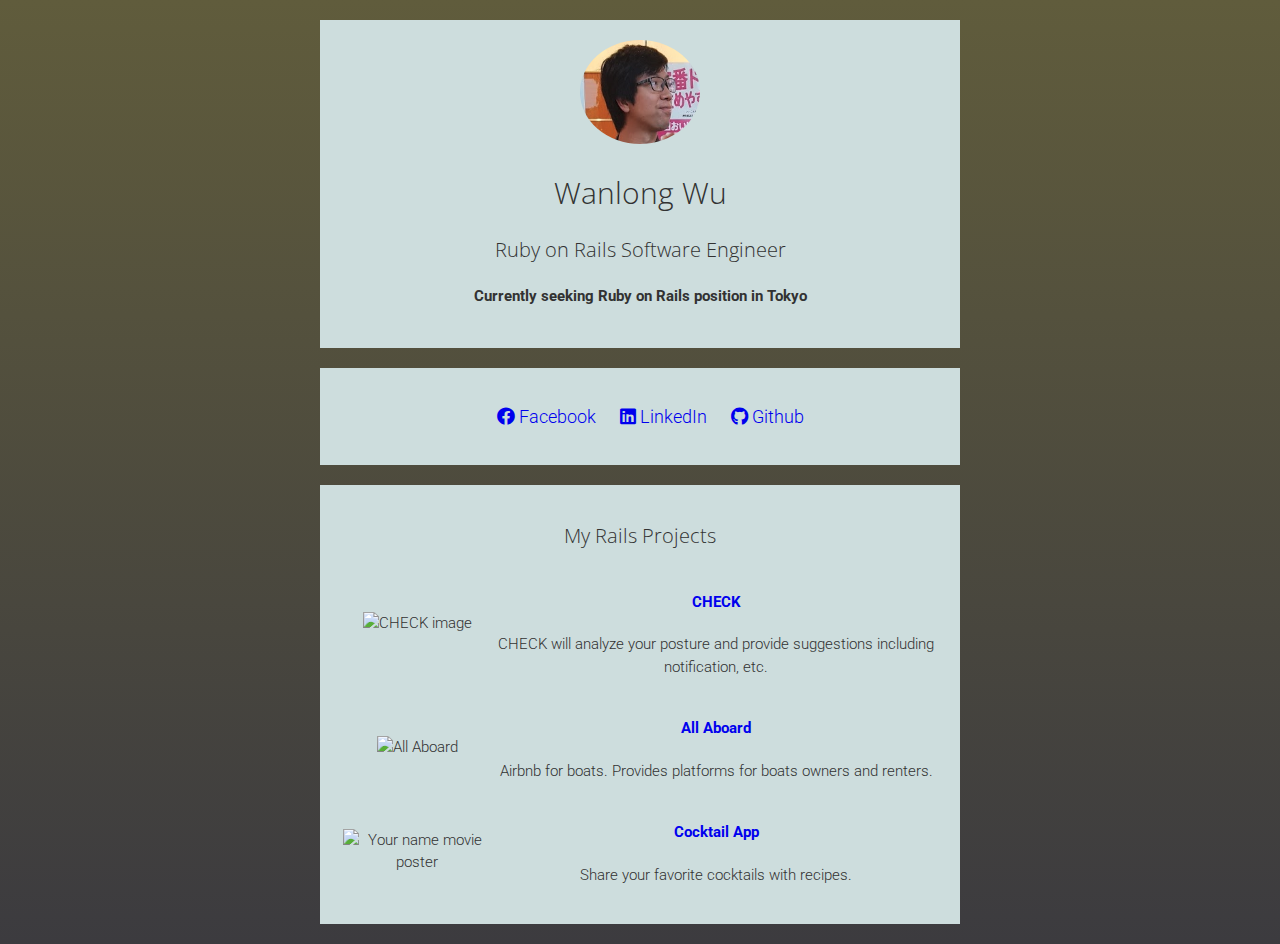
==== commit 24abd0dc: "fixed the format" ====
--- a/index.html
+++ b/index.html
@@ -1,171 +1,117 @@
 <!DOCTYPE html>
 <html lang="en">
-<head>
-  <link rel="stylesheet" href="https://maxcdn.bootstrapcdn.com/bootstrap/4.0.0/css/bootstrap.min.css" integrity="sha384-Gn5384xqQ1aoWXA+058RXPxPg6fy4IWvTNh0E263XmFcJlSAwiGgFAW/dAiS6JXm" crossorigin="anonymous">
-  <link href="https://use.fontawesome.com/releases/v5.0.6/css/all.css" rel="stylesheet">
-  <link href="https://fonts.googleapis.com/css?family=Open+Sans:300,400|Roboto:300,400" rel="stylesheet">
-  <link rel="stylesheet" href="https://maxcdn.bootstrapcdn.com/bootstrap/3.3.7/css/bootstrap.min.css">
-  <meta charset="UTF-8">
-  <link rel="stylesheet" href="css/style.css">
-  <title>Wanlong's Profile</title>
-  <meta name="description" content="Wanlong Wu's Github profile page">
-</head>
+  <head>
+    <link href="https://use.fontawesome.com/releases/v5.0.6/css/all.css" rel="stylesheet">
+    <link href="https://fonts.googleapis.com/css?family=Open+Sans:300,400|Roboto:300,400" rel="stylesheet">
+    <meta charset="UTF-8">
+    <link rel="stylesheet" href="css/style.css">
+    <title>Wanlong's Profile</title>
+    <meta name="description" content="Wanlong Wu's Github profile page">
+  </head>
 
-<body>
   <!-- header -->
-  <div class="container">
-    <div class="card text-center">
-      <img src="images/wanlong.png" alt="Wanlong's profile picture" class="img-size img-circle">
-      <h1>Wanlong Wu</h1>
-
-      <h2>Programmer of Ruby (not on Rails, yet)</h2>
-      <p>
-        Studying Ruby on Rails in the awesome Le Wagon Tokyo.
-      </p>
-    </div>
-
-    <div class="card text-center">
+<!--   <div class="container">
+ -->  <!--   <div class="card text-center">
       <ul class="list-inline">
         <li class="text-center">
           <a href="https://www.facebook.com/wanlong.wu.9">
             <i class="fa fa-facebook" target="_blank"></i>
-            Facebook
-<div id="page-conent">
-  <body>
-    <div id="sidebar">
-      <ul>
-        <li>
-          <a href="#summary">
-          <i class="fas fa-info-circle"></i>
-          </a>
-        </li>
-        <li>
-          <a href="#movies">
-          <i class="fas fa-video"></i>
-          </a>
-        </li>
-      </ul>
+            Facebook -->
+    <div id="page-conent">
+      <body>
+        <!-- <div id="sidebar">
+          <ul>
+            <li>
+              <a href="#summary">
+              <i class="fas fa-info-circle"></i>
+              </a>
+            </li>
+            <li>
+              <a href="#movies">
+              <i class="fas fa-video"></i>
+              </a>
+            </li>
+          </ul>
+        </div>
+ -->
+        <div id="summary" class="profile-container">
+          <div class="profile-card text-center card">
+           <img src="images/wanlong.png" alt="Wanlong's profile picture" class="img-size img-circle">
+            <h1>Wanlong Wu</h1>
+            <h2>Ruby on Rails Software Engineer</h2>
+            <h4>
+              Currently seeking Ruby on Rails position in Tokyo
+            </h4>
+          </div>
+
+          <div class="profile-card text-center">
+            <ul class="list-inline">
+              <li class="text-center">
+                <a href="https://www.facebook.com/wanlong.wu.9">
+                <i class="fab fa-facebook" target="_blank"></i>
+                  Facebook
+                </a>
+              </li>
+              <li>
+                <a href="https://www.linkedin.com/in/wanlong-wu-129ba626/" target="_blank">
+                <i class="fab fa-linkedin"></i>
+                LinkedIn
+                </a>
+              </li>
+              <li>
+                <a href="https://github.com/wanlongwu" target="_blank">
+                <i class="fab fa-github"></i>
+                Github
+                </a>
+              </li>
+            </ul>
+          </div>
+
+          <div id= "project" class="profile-card text-center">
+            <h2> My Rails Projects</h2>
+            <table>
+              <tbody>
+                <tr>
+                  <td>
+                    <img src="http://res.cloudinary.com/db9cynf8x/image/upload/v1521613522/Screenshot_2018-03-21_15-23-07.png" alt="CHECK image" class="img-size">
+                    <h3>
+                  </td>
+                  <td>
+                    <h4><a href="https://www.checkposture.com" target="_blank">CHECK</a></h4>
+                    <p>
+                      CHECK will analyze your posture and provide suggestions including notification, etc.
+                    </p>
+                  </td>
+                </tr>
+                <tr>
+                  <td>
+                    <img src="http://res.cloudinary.com/db9cynf8x/image/upload/v1521614553/Screenshot_2018-03-21_15-41-45.png" alt="All Aboard" class="img-size">
+                  </td>
+                  <td>
+                    <h4><a href="https://murmuring-fortress-58491.herokuapp.com/" target="_blank">All Aboard</a></h4>
+                    <p>
+                      Airbnb for boats. Provides platforms for boats owners and renters.
+                    </p>
+                  </td>
+                </tr>
+                <tr>
+                  <td>
+                    <img src="http://res.cloudinary.com/db9cynf8x/image/upload/v1521614679/Screenshot_2018-03-21_15-44-18.png" alt="Your name movie poster" class="img-size">
+                  </td>
+                  <td>
+                    <h4> <a href="https://cocktailappwwl.herokuapp.com" target="_blank">Cocktail App</a></h4>
+                    <p>
+                      Share your favorite cocktails with recipes.
+                    </p>
+                  </td>
+                </tr>
+              </tbody>
+            </table>
+          </div>
+        </div>
+      <!--   <script src="https://code.jquery.com/jquery-3.2.1.slim.min.js" integrity="sha384-KJ3o2DKtIkvYIK3UENzmM7KCkRr/rE9/Qpg6aAZGJwFDMVNA/GpGFF93hXpG5KkN" crossorigin="anonymous"></script>
+        <script src="https://cdnjs.cloudflare.com/ajax/libs/popper.js/1.12.9/umd/popper.min.js" integrity="sha384-ApNbgh9B+Y1QKtv3Rn7W3mgPxhU9K/ScQsAP7hUibX39j7fakFPskvXusvfa0b4Q" crossorigin="anonymous"></script>
+        <script src="https://maxcdn.bootstrapcdn.com/bootstrap/4.0.0/js/bootstrap.min.js" integrity="sha384-JZR6Spejh4U02d8jOt6vLEHfe/JQGiRRSQQxSfFWpi1MquVdAyjUar5+76PVCmYl" crossorigin="anonymous"></script> -->
+      </body>
     </div>
-
-    <div id="summary" class="profile-container">
-      <div class="profile-card text-center">
-        <img src="images/profile.JPG" alt="Wanlong's profile picture" class="img-size img-circle">
-        <h1>Wanlong Wu</h1>
-        <h2>Ruby on Rails Software Engineer</h2>
-        <h4>
-          Currently seeking Ruby on Rails position in Tokyo
-        </h4>
-      </div>
-
-      <div class="profile-card text-center">
-        <ul class="list-inline">
-          <li class="text-center">
-            <a href="https://www.facebook.com/wanlong.wu.9">
-            <i class="fab fa-facebook" target="_blank"></i>
-              Facebook
-            </a>
-          </li>
-          <li>
-            <a href="https://www.linkedin.com/in/wanlong-wu-129ba626/" target="_blank">
-            <i class="fab fa-linkedin"></i>
-            LinkedIn
-            </a>
-          </li>
-          <li>
-            <a href="https://github.com/wanlongwu" target="_blank">
-            <i class="fab fa-github"></i>
-            Github
-            </a>
-          </li>
-        </ul>
-      </div>
-
-      <div id= "project" class="profile-card text-center">
-        <h2> My Rails Projects</h2>
-        <table>
-          <tbody>
-            <tr>
-              <td>
-                <img src="http://res.cloudinary.com/db9cynf8x/image/upload/v1521613522/Screenshot_2018-03-21_15-23-07.png" alt="CHECK image" class="img-size">
-                <h3>
-              </td>
-              <td>
-                <h4><a href="https://www.checkposture.com" target="_blank">CHECK</a></h4>
-                <p>
-                  CHECK will analyze your posture and provide suggestions including notification, etc.
-                </p>
-              </td>
-            </tr>
-            <tr>
-              <td>
-                <img src="http://res.cloudinary.com/db9cynf8x/image/upload/v1521614553/Screenshot_2018-03-21_15-41-45.png" alt="All Aboard" class="img-size">
-              </td>
-              <td>
-                <h4><a href="https://murmuring-fortress-58491.herokuapp.com/" target="_blank">All Aboard</a></h4>
-                <p>
-                  Airbnb for boats. Provides platforms for boats owners and renters.
-                </p>
-              </td>
-            </tr>
-            <tr>
-              <td>
-                <img src="http://res.cloudinary.com/db9cynf8x/image/upload/v1521614679/Screenshot_2018-03-21_15-44-18.png" alt="Your name movie poster" class="img-size">
-              </td>
-              <td>
-                <h4> <a href="https://cocktailappwwl.herokuapp.com" target="_blank">Cocktail App</a></h4>
-                <p>
-                  Share your favorite cocktails with recipes.
-                </p>
-              </td>
-            </tr>
-          </tbody>
-        </table>
-      </div>
-
-      <div id= "movies" class="profile-card text-center">
-        <h2> My Favorite Movies</h2>
-        <table>
-          <tbody>
-            <tr>
-              <td>
-                <img src="images/gravity.jpg" alt="Gravity poster" class="img-size">
-              </td>
-              <td>
-                <h3>Gravity</h3>
-                <p>
-                  Two astronauts work together to survive after an accident which leaves them stranded in space.
-                </p>
-              </td>
-            </tr>
-            <tr>
-              <td>
-                <img src="images/it.jpg" alt="It(2017) poster" class="img-size">
-              </td>
-              <td>
-                <h3>It(2017)</h3>
-                <p>
-                  In the summer of 1989, a group of bullied kids band together to destroy a shapeshifting monster, which disguises itself as a clown and preys on the children of Derry, their small Maine town.
-                </p>
-              </td>
-            </tr>
-            <tr>
-              <td>
-                <img src="images/your_name.jpg" alt="Your name movie poster" class="img-size">
-              </td>
-              <td>
-                <h3>Your name</h3>
-                <p>
-                  Two strangers find themselves linked in a bizarre way. When a connection forms, will distance be the only thing to keep them apart?
-                </p>
-              </td>
-            </tr>
-          </tbody>
-        </table>
-      </div>
-    </div>
-    <script src="https://code.jquery.com/jquery-3.2.1.slim.min.js" integrity="sha384-KJ3o2DKtIkvYIK3UENzmM7KCkRr/rE9/Qpg6aAZGJwFDMVNA/GpGFF93hXpG5KkN" crossorigin="anonymous"></script>
-    <script src="https://cdnjs.cloudflare.com/ajax/libs/popper.js/1.12.9/umd/popper.min.js" integrity="sha384-ApNbgh9B+Y1QKtv3Rn7W3mgPxhU9K/ScQsAP7hUibX39j7fakFPskvXusvfa0b4Q" crossorigin="anonymous"></script>
-    <script src="https://maxcdn.bootstrapcdn.com/bootstrap/4.0.0/js/bootstrap.min.js" integrity="sha384-JZR6Spejh4U02d8jOt6vLEHfe/JQGiRRSQQxSfFWpi1MquVdAyjUar5+76PVCmYl" crossorigin="anonymous"></script>
-  </body>
-</div>
 </html>
--- a/css/style.css
+++ b/css/style.css
@@ -39,10 +39,11 @@
   margin: 0px auto;
 }
 
-.card{
+.profile-card{
   background: #CDDDDD;
   padding: 20px;
-  margin: 20px;
+  margin: 20px auto;
+  width: 600px;
 }
 
 .text-center{
